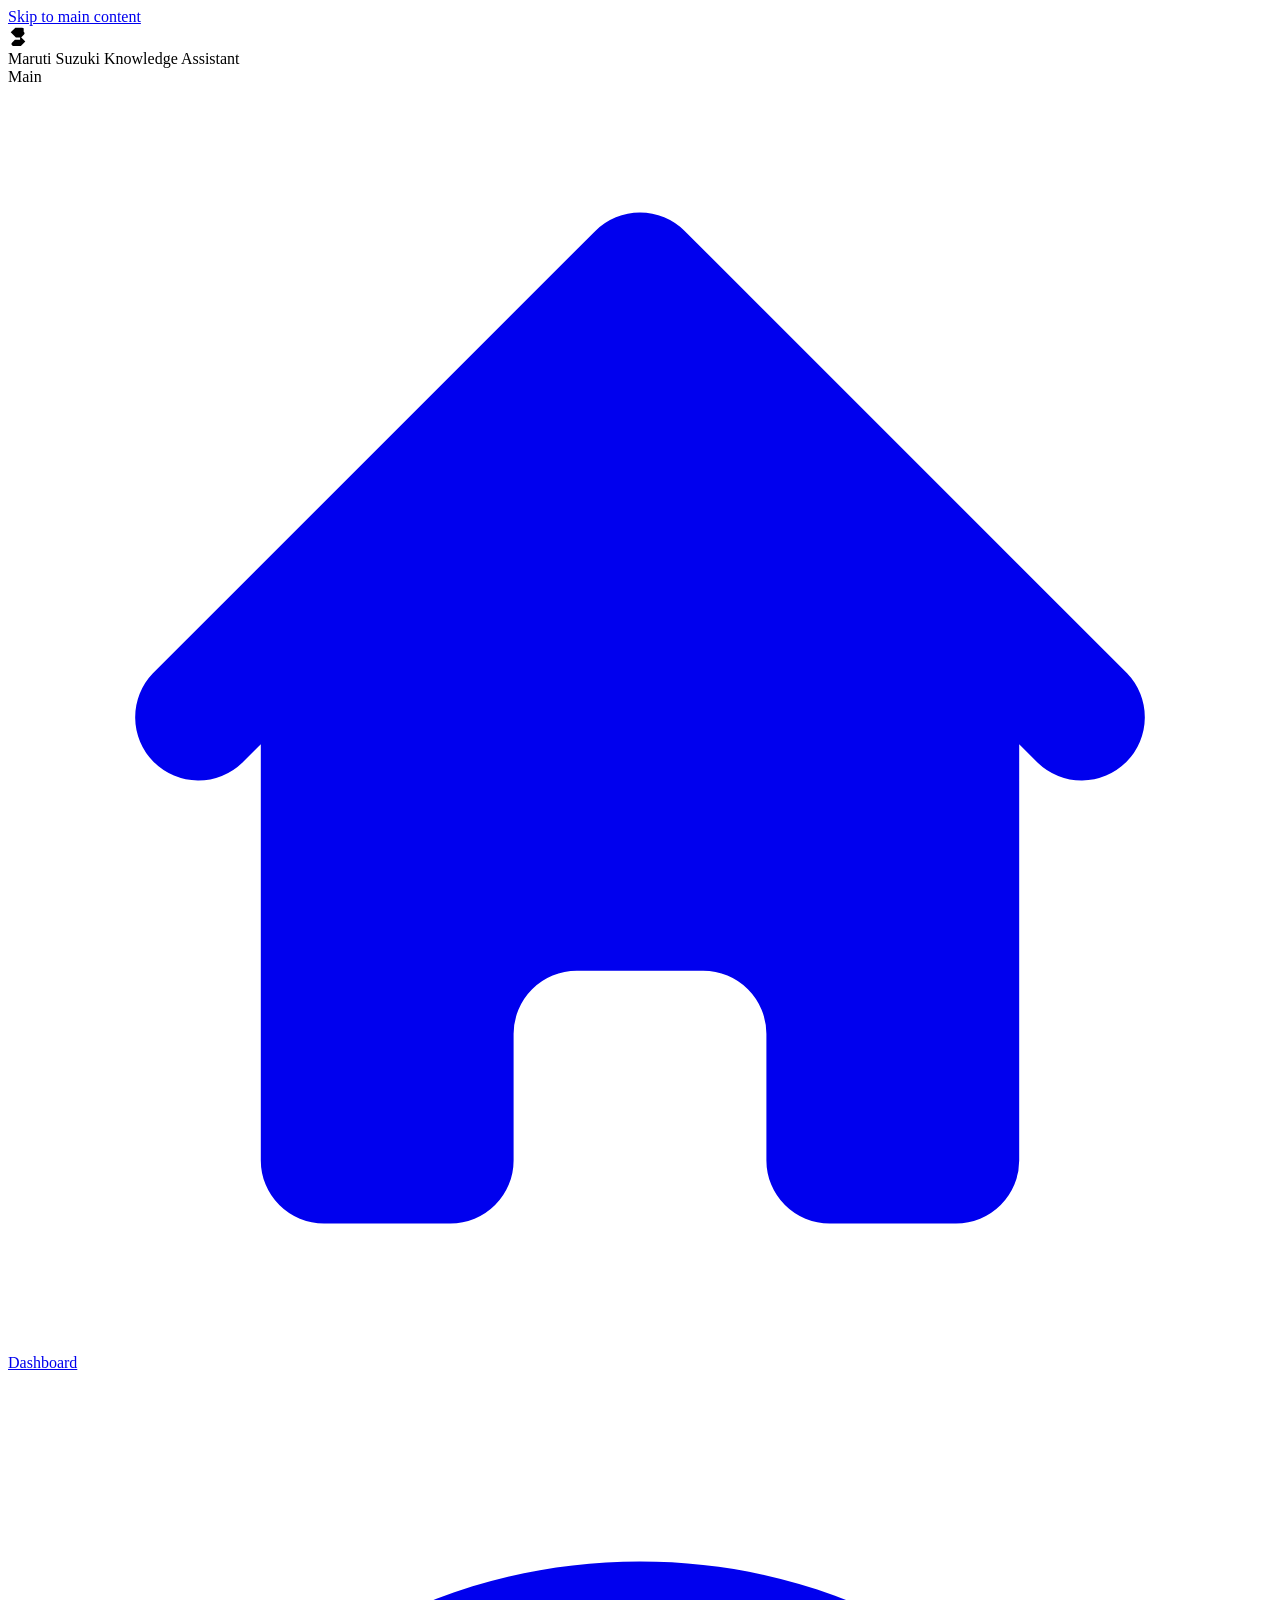
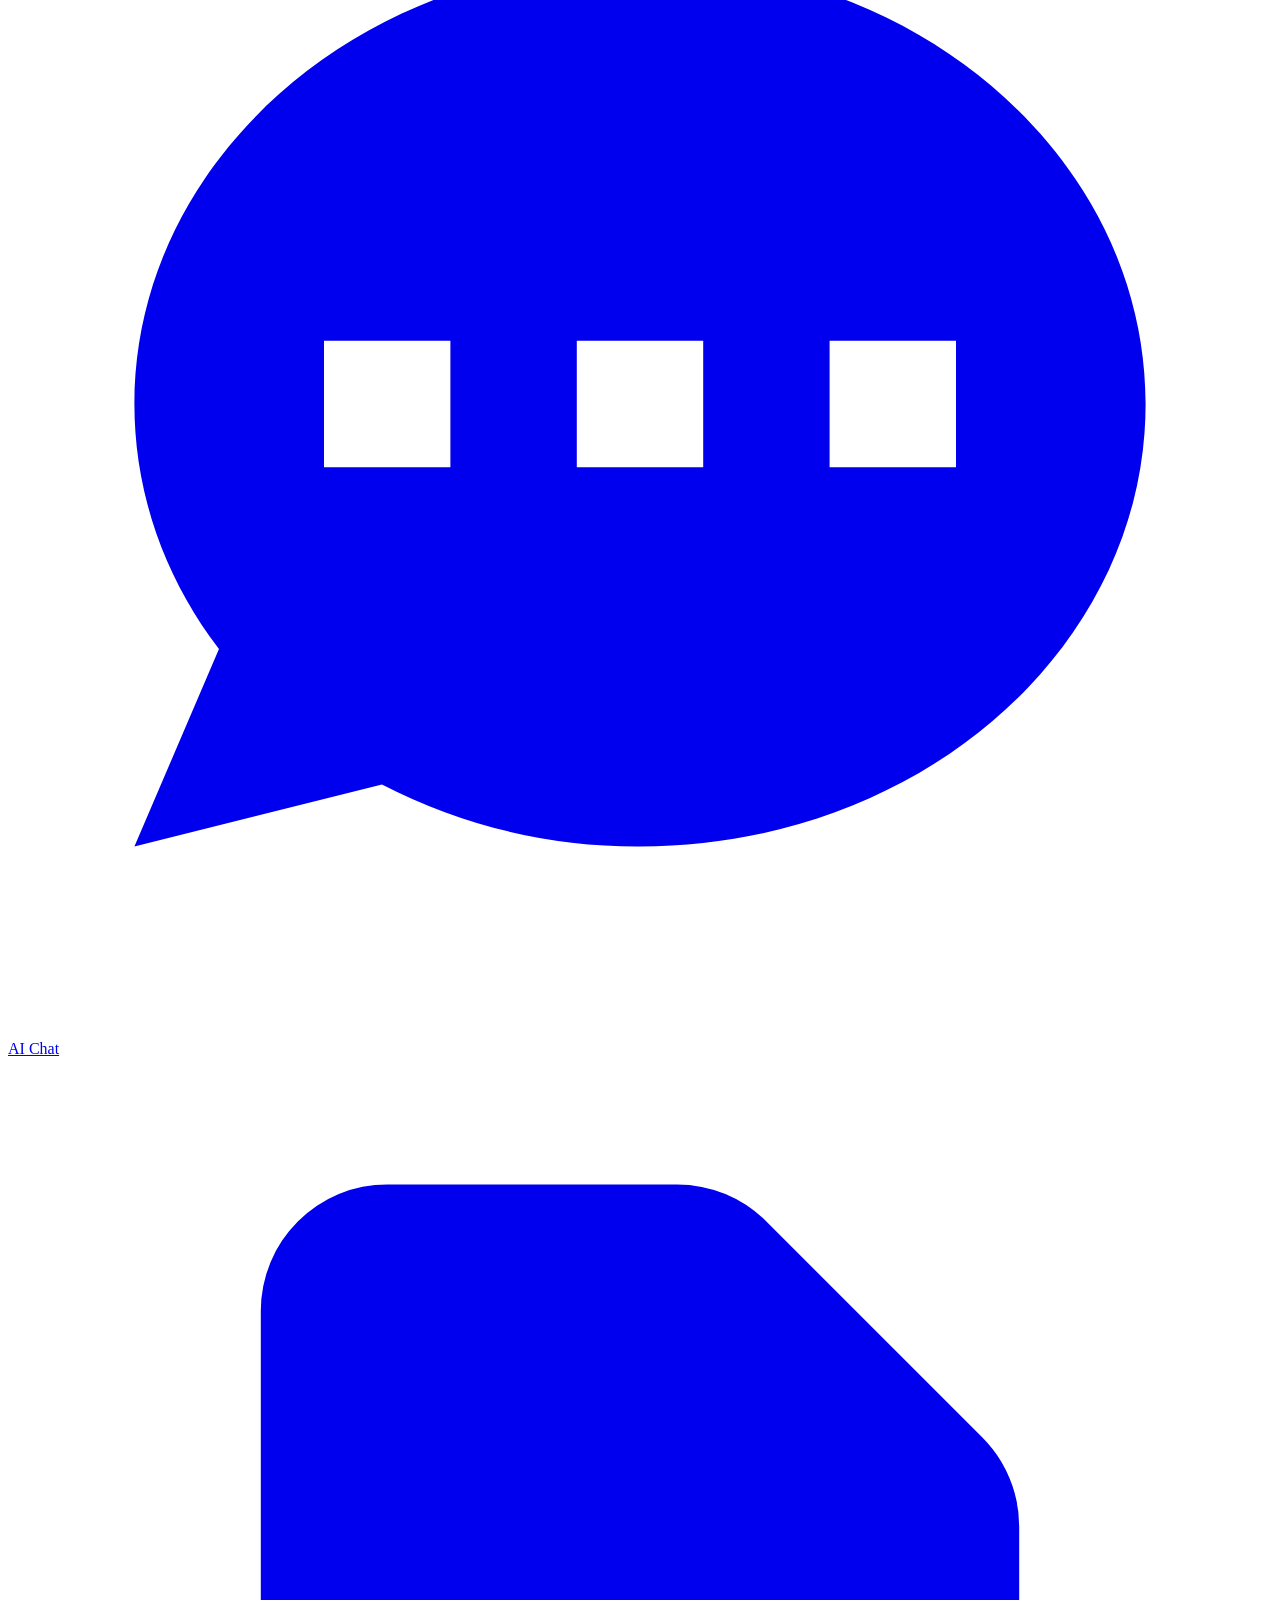
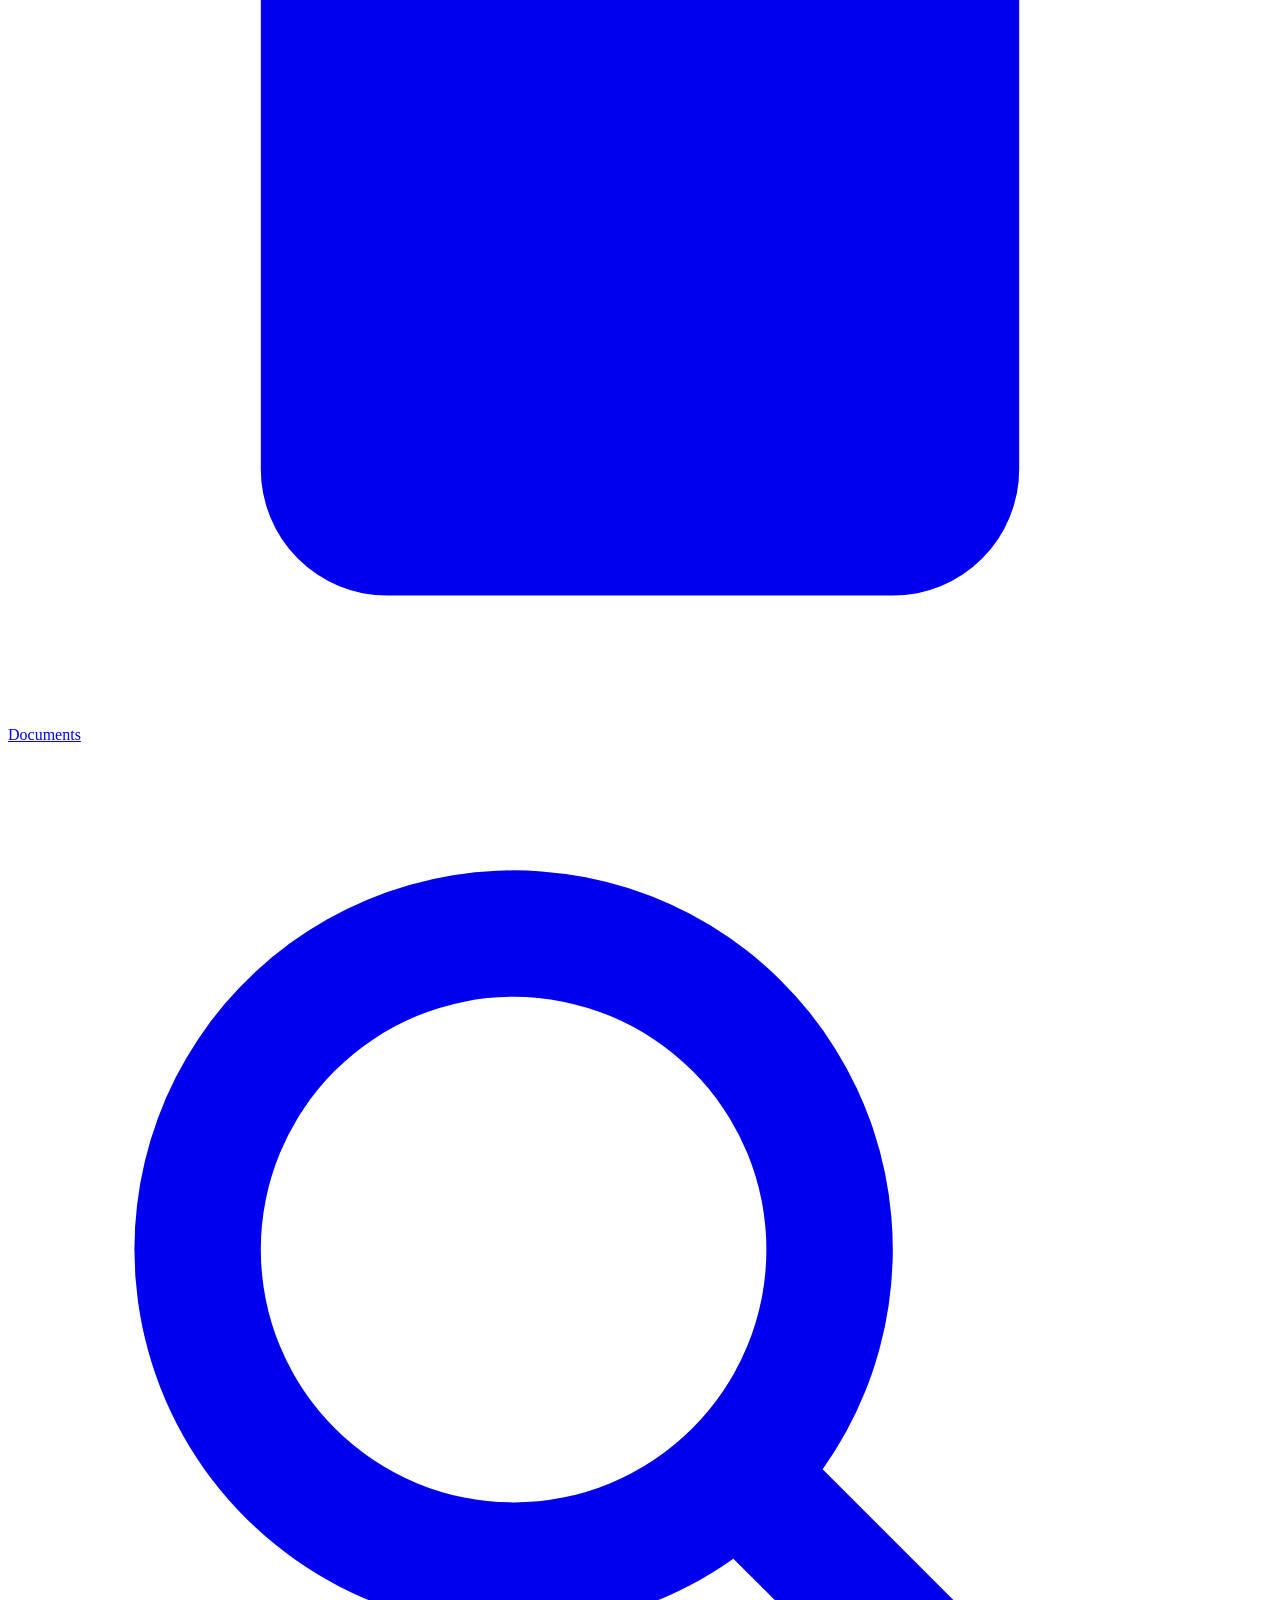
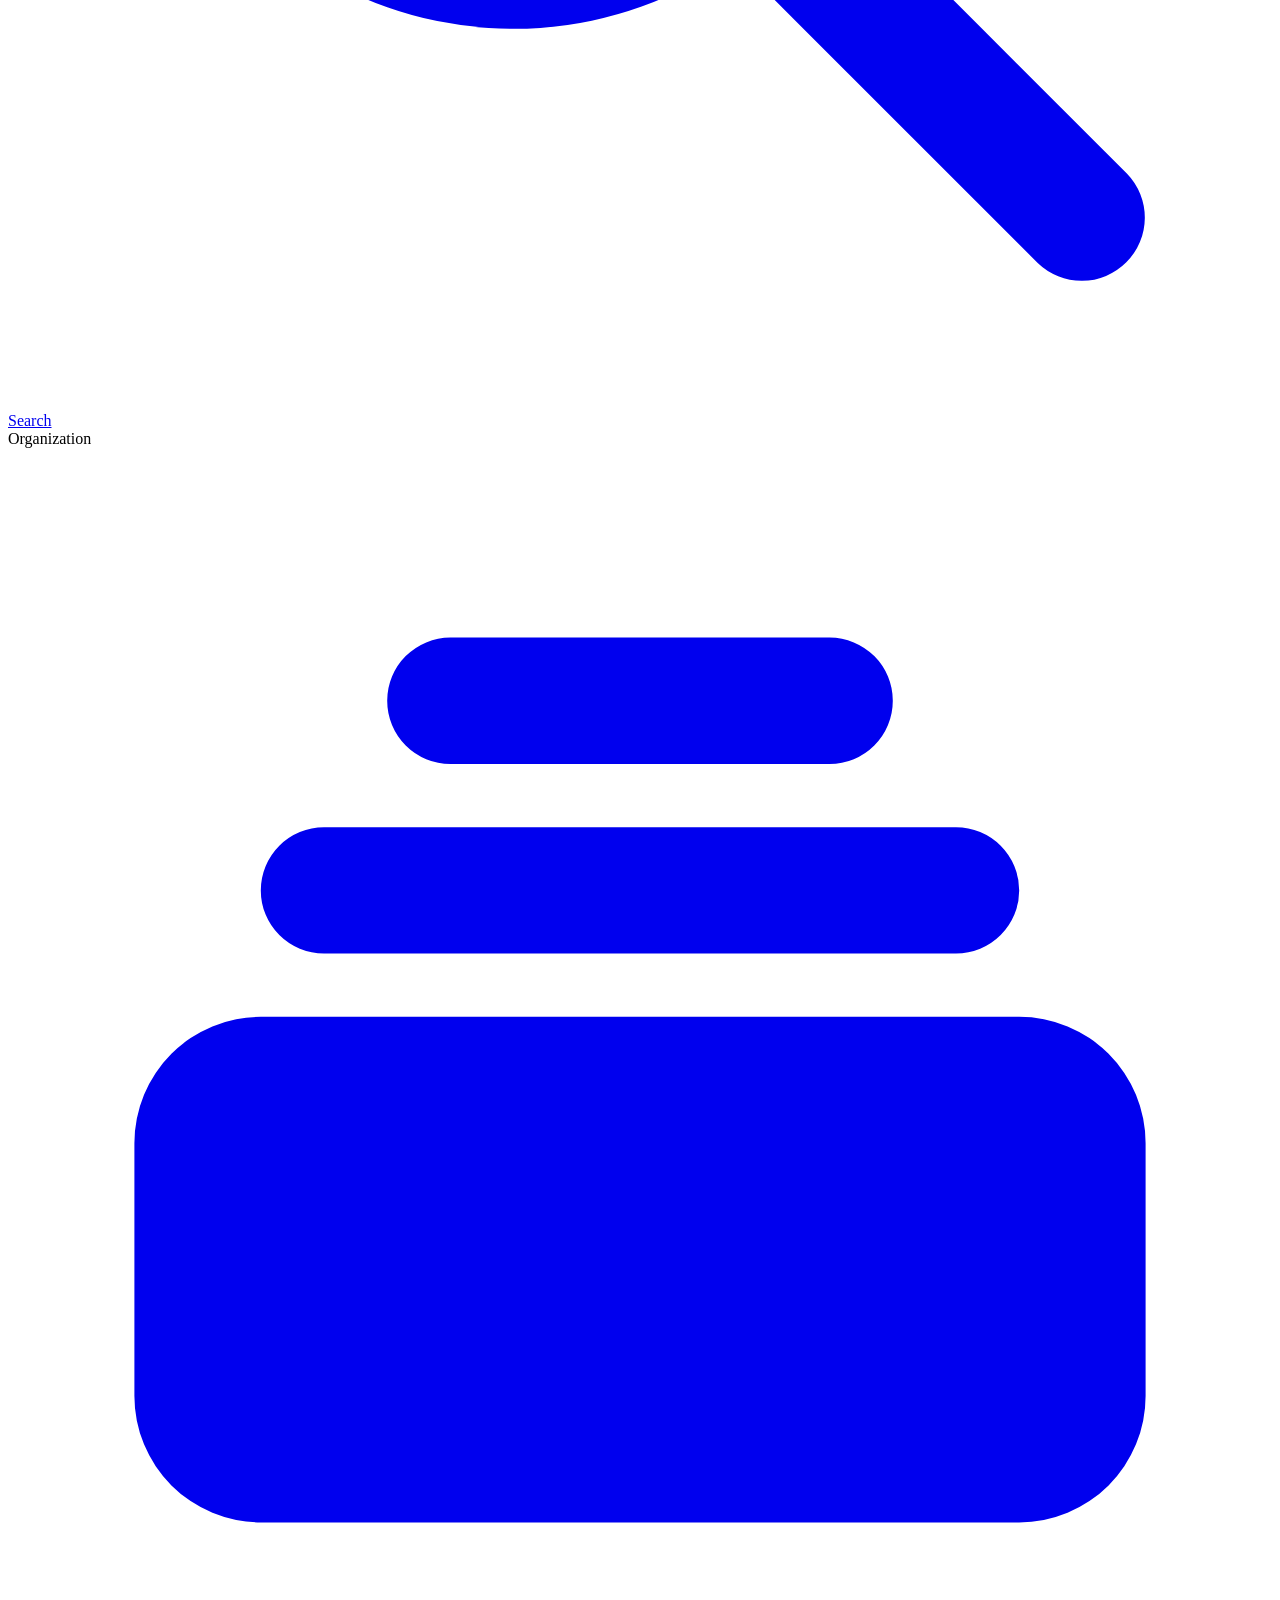
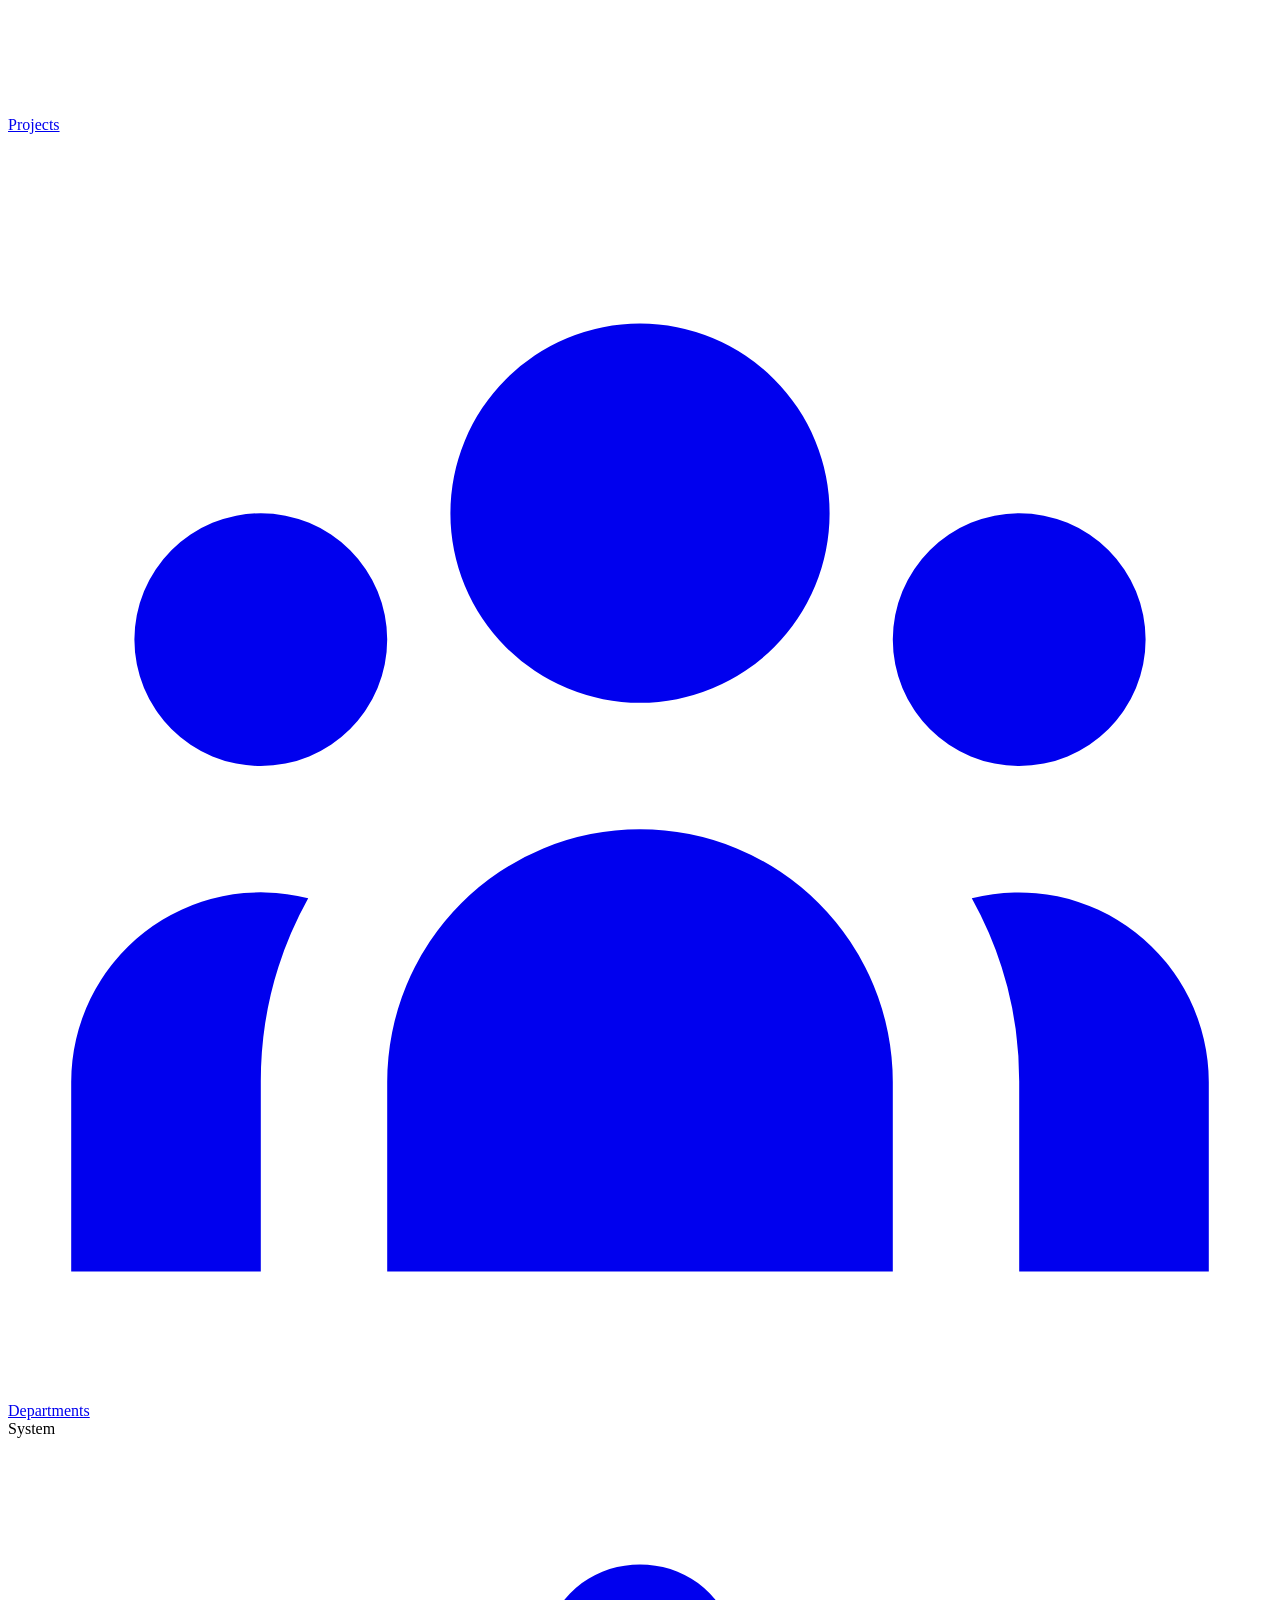
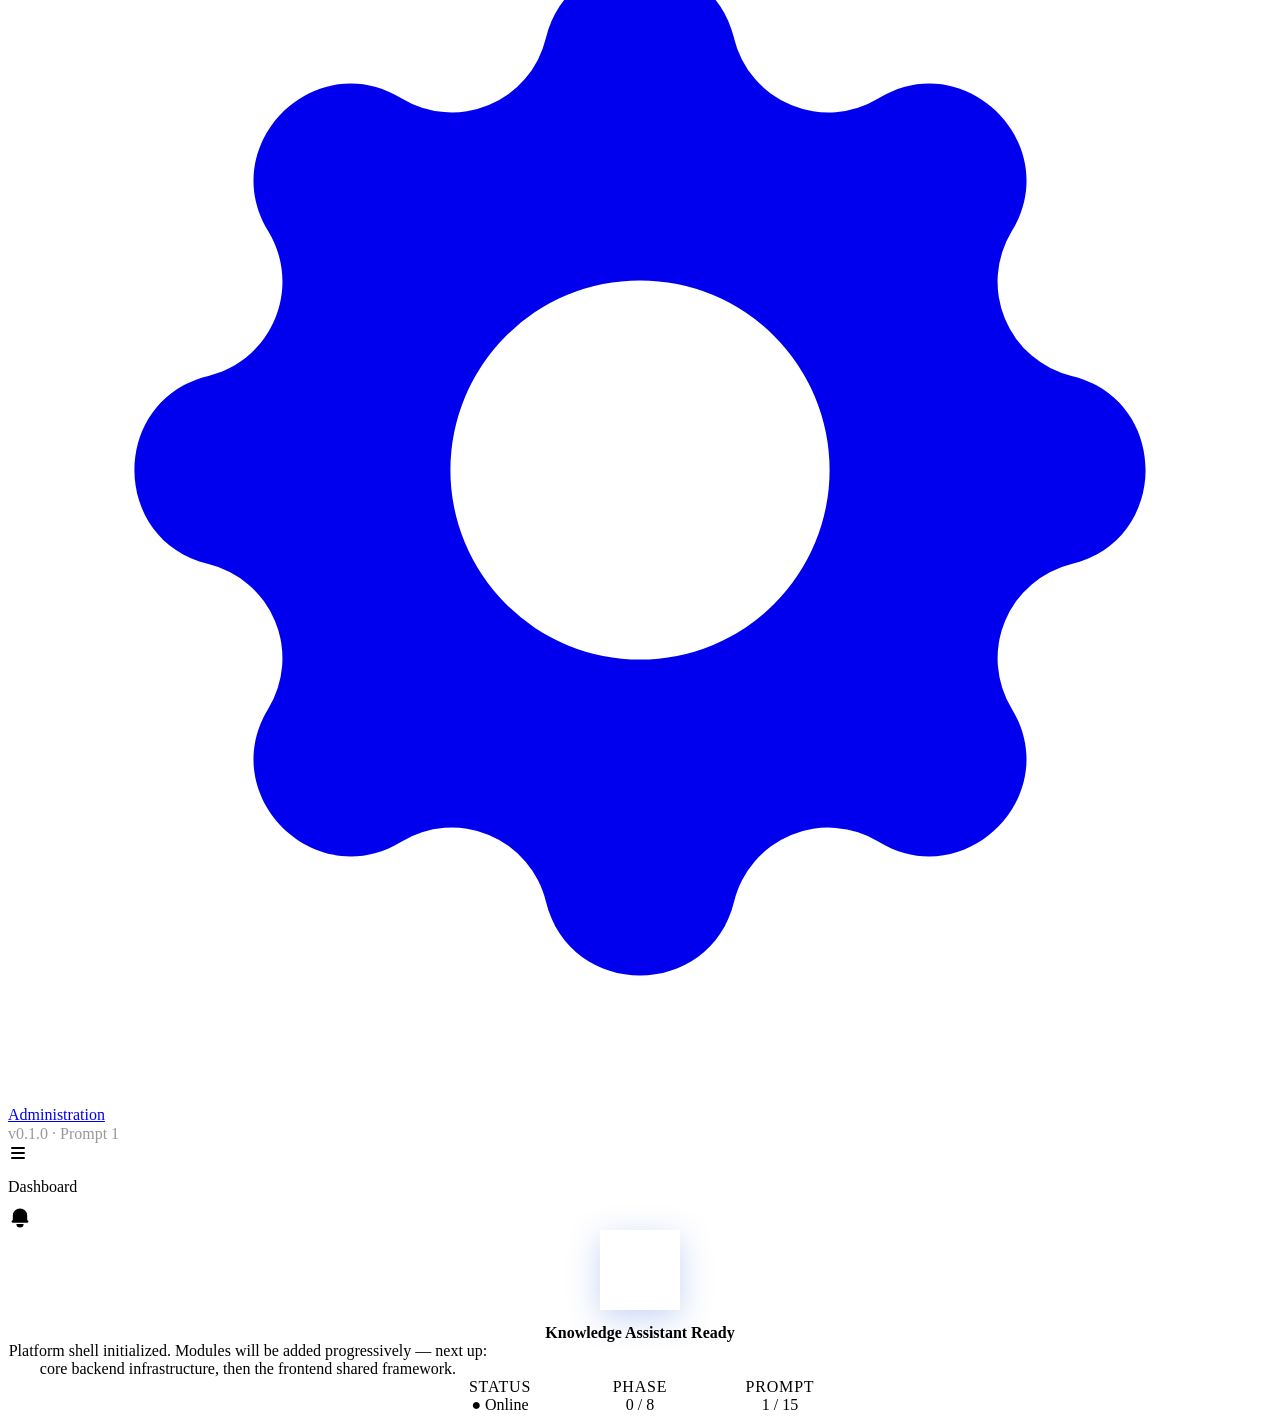
==== frontend/index.html @ 93301300 "feat: remove authorization and enable fully working dummy chatbot environment" ====
<!DOCTYPE html>
<html lang="en">
<head>
  <meta charset="UTF-8">
  <meta name="viewport" content="width=device-width, initial-scale=1.0">
  <meta name="description" content="Maruti Suzuki Knowledge Assistant — AI-powered enterprise knowledge management platform">
  <meta name="theme-color" content="#091f52">

  <title>Maruti Suzuki Knowledge Assistant</title>

  <!-- Favicon (gradient MS logo placeholder) -->
  <link rel="icon" type="image/svg+xml" href="data:image/svg+xml,<svg xmlns='http://www.w3.org/2000/svg' viewBox='0 0 32 32'><defs><linearGradient id='g' x1='0' y1='0' x2='1' y2='1'><stop offset='0%25' stop-color='%234f83f0'/><stop offset='100%25' stop-color='%23d97706'/></linearGradient></defs><rect width='32' height='32' rx='8' fill='url(%23g)'/><text x='16' y='22' text-anchor='middle' fill='white' font-family='Inter,sans-serif' font-weight='700' font-size='16'>M</text></svg>">

  <!-- Design System -->
  <link rel="stylesheet" href="/shared/styles/base.css">

  <!-- App entry point -->
  <script type="module" src="/shared/store/AppStore.js"></script>
  <script type="module" src="/shared/router/router.js"></script>
  <script type="module" src="/shared/api/apiClient.js"></script>
  <script type="module" src="/app.js"></script>
</head>
<body>
  <!-- Accessibility: skip-to-content link -->
  <a href="#main-content" class="skip-link">Skip to main content</a>

  <!-- Application Shell -->
  <div class="app-shell" id="app-shell">

    <!-- Sidebar Navigation -->
    <aside class="app-sidebar" id="app-sidebar" role="navigation" aria-label="Main navigation">
      <div class="sidebar-brand">
        <div class="sidebar-brand-logo" aria-hidden="true">
          <svg viewBox="0 0 24 24" fill="currentColor" style="width: 20px; height: 20px; color: var(--ms-color-primary-600);">
            <path d="M18.82 2.766a2.658 2.658 0 0 0-1.896-.798h-8.08L3.25 7.559v.032l6.233 6.223h6.243l3.245-3.238a2.663 2.663 0 0 0-.151-3.81zM14.516 16.425H8.272l-3.245 3.238a2.665 2.665 0 0 0 .151 3.81c.523.479 1.201.761 1.896.798h8.08l5.594-5.591v-.032l-6.232-6.223z"/>
          </svg>
        </div>
        <div class="sidebar-brand-text">
          <span class="sidebar-brand-name">Maruti Suzuki</span>
          <span class="sidebar-brand-subtitle">Knowledge Assistant</span>
        </div>
      </div>

      <nav class="sidebar-nav" id="sidebar-nav">
        <!-- Navigation items rendered by router / app.js -->
        <div class="sidebar-nav-section">
          <div class="sidebar-nav-section-label">Main</div>
          <a href="#/dashboard" class="sidebar-nav-item active" data-route="dashboard">
            <svg class="sidebar-nav-item-icon" viewBox="0 0 20 20" fill="currentColor">
              <path d="M10.707 2.293a1 1 0 00-1.414 0l-7 7a1 1 0 001.414 1.414L4 10.414V17a1 1 0 001 1h2a1 1 0 001-1v-2a1 1 0 011-1h2a1 1 0 011 1v2a1 1 0 001 1h2a1 1 0 001-1v-6.586l.293.293a1 1 0 001.414-1.414l-7-7z"/>
            </svg>
            <span>Dashboard</span>
          </a>
          <a href="#/chat" class="sidebar-nav-item" data-route="chat">
            <svg class="sidebar-nav-item-icon" viewBox="0 0 20 20" fill="currentColor">
              <path fill-rule="evenodd" d="M18 10c0 3.866-3.582 7-8 7a8.841 8.841 0 01-4.083-.98L2 17l1.338-3.123C2.493 12.767 2 11.434 2 10c0-3.866 3.582-7 8-7s8 3.134 8 7zM7 9H5v2h2V9zm8 0h-2v2h2V9zM9 9h2v2H9V9z" clip-rule="evenodd"/>
            </svg>
            <span>AI Chat</span>
          </a>
          <a href="#/documents" class="sidebar-nav-item" data-route="documents">
            <svg class="sidebar-nav-item-icon" viewBox="0 0 20 20" fill="currentColor">
              <path fill-rule="evenodd" d="M4 4a2 2 0 012-2h4.586A2 2 0 0112 2.586L15.414 6A2 2 0 0116 7.414V16a2 2 0 01-2 2H6a2 2 0 01-2-2V4z" clip-rule="evenodd"/>
            </svg>
            <span>Documents</span>
          </a>
          <a href="#/search" class="sidebar-nav-item" data-route="search">
            <svg class="sidebar-nav-item-icon" viewBox="0 0 20 20" fill="currentColor">
              <path fill-rule="evenodd" d="M8 4a4 4 0 100 8 4 4 0 000-8zM2 8a6 6 0 1110.89 3.476l4.817 4.817a1 1 0 01-1.414 1.414l-4.816-4.816A6 6 0 012 8z" clip-rule="evenodd"/>
            </svg>
            <span>Search</span>
          </a>
        </div>

        <div class="sidebar-nav-section">
          <div class="sidebar-nav-section-label">Organization</div>
          <a href="#/projects" class="sidebar-nav-item" data-route="projects">
            <svg class="sidebar-nav-item-icon" viewBox="0 0 20 20" fill="currentColor">
              <path d="M7 3a1 1 0 000 2h6a1 1 0 100-2H7zM4 7a1 1 0 011-1h10a1 1 0 110 2H5a1 1 0 01-1-1zM2 11a2 2 0 012-2h12a2 2 0 012 2v4a2 2 0 01-2 2H4a2 2 0 01-2-2v-4z"/>
            </svg>
            <span>Projects</span>
          </a>
          <a href="#/departments" class="sidebar-nav-item" data-route="departments">
            <svg class="sidebar-nav-item-icon" viewBox="0 0 20 20" fill="currentColor">
              <path d="M13 6a3 3 0 11-6 0 3 3 0 016 0zM18 8a2 2 0 11-4 0 2 2 0 014 0zM14 15a4 4 0 00-8 0v3h8v-3zM6 8a2 2 0 11-4 0 2 2 0 014 0zM16 18v-3a5.972 5.972 0 00-.75-2.906A3.005 3.005 0 0119 15v3h-3zM4.75 12.094A5.973 5.973 0 004 15v3H1v-3a3 3 0 013.75-2.906z"/>
            </svg>
            <span>Departments</span>
          </a>
        </div>

        <div class="sidebar-nav-section">
          <div class="sidebar-nav-section-label">System</div>
          <a href="#/admin" class="sidebar-nav-item" data-route="admin">
            <svg class="sidebar-nav-item-icon" viewBox="0 0 20 20" fill="currentColor">
              <path fill-rule="evenodd" d="M11.49 3.17c-.38-1.56-2.6-1.56-2.98 0a1.532 1.532 0 01-2.286.948c-1.372-.836-2.942.734-2.106 2.106.54.886.061 2.042-.947 2.287-1.561.379-1.561 2.6 0 2.978a1.532 1.532 0 01.947 2.287c-.836 1.372.734 2.942 2.106 2.106a1.532 1.532 0 012.287.947c.379 1.561 2.6 1.561 2.978 0a1.533 1.533 0 012.287-.947c1.372.836 2.942-.734 2.106-2.106a1.533 1.533 0 01.947-2.287c1.561-.379 1.561-2.6 0-2.978a1.532 1.532 0 01-.947-2.287c.836-1.372-.734-2.942-2.106-2.106a1.532 1.532 0 01-2.287-.947zM10 13a3 3 0 100-6 3 3 0 000 6z" clip-rule="evenodd"/>
            </svg>
            <span>Administration</span>
          </a>
        </div>
      </nav>

      <!-- Sidebar Footer -->
      <div style="padding: var(--ms-space-4) var(--ms-space-5); border-top: 1px solid rgba(255,255,255,0.1); font-size: var(--ms-font-size-xs); opacity: 0.4;">
        v0.1.0 · Prompt 1
      </div>
    </aside>

    <!-- Main Content Area -->
    <main class="app-main" id="app-main">
      <!-- Top Header Bar -->
      <header class="app-header" id="app-header">
        <button id="sidebar-toggle" aria-label="Toggle sidebar" style="background:none;border:none;cursor:pointer;padding:var(--ms-space-2);margin-right:var(--ms-space-4);color:var(--ms-text-secondary);border-radius:var(--ms-radius-md);">
          <svg width="20" height="20" viewBox="0 0 20 20" fill="currentColor">
            <path fill-rule="evenodd" d="M3 5a1 1 0 011-1h12a1 1 0 110 2H4a1 1 0 01-1-1zM3 10a1 1 0 011-1h12a1 1 0 110 2H4a1 1 0 01-1-1zM3 15a1 1 0 011-1h12a1 1 0 110 2H4a1 1 0 01-1-1z" clip-rule="evenodd"/>
          </svg>
        </button>
        <h1 style="font-size:var(--ms-font-size-lg);font-weight:var(--ms-font-weight-semibold);color:var(--ms-text-primary);" id="page-title">Dashboard</h1>
        <!-- Header actions (notifications, profile) -->
        <div style="position:relative; margin-right:var(--ms-space-4);">
          <a href="#/notifications" aria-label="Notifications" id="notification-bell" style="color:var(--ms-text-secondary); text-decoration:none; display:flex; align-items:center;">
            <svg width="24" height="24" viewBox="0 0 20 20" fill="currentColor">
              <path d="M10 2a6 6 0 00-6 6v3.586l-.707.707A1 1 0 004 14h12a1 1 0 00.707-1.707L16 11.586V8a6 6 0 00-6-6zM10 18a3 3 0 01-3-3h6a3 3 0 01-3 3z"/>
            </svg>
            <span id="notification-count" style="display:none; position:absolute; top:-4px; right:-4px; background-color:var(--ms-color-danger-500); color:white; font-size:10px; font-weight:700; width:16px; height:16px; border-radius:50%; align-items:center; justify-content:center; box-shadow: 0 0 0 2px var(--ms-surface-primary);">0</span>
          </a>
        </div>
      </header>


      <!-- Route Content Mount Point -->
      <div class="app-content fade-in" id="main-content" role="main">
        <!-- Placeholder content — replaced by router in Prompt 3 -->
        <div class="card" style="text-align:center;padding:var(--ms-space-16) var(--ms-space-8);">
          <div style="margin-bottom:var(--ms-space-6);">
            <div style="width:80px;height:80px;background:linear-gradient(135deg,var(--ms-color-primary-400),var(--ms-color-accent-400));border-radius:var(--ms-radius-2xl);display:inline-flex;align-items:center;justify-content:center;box-shadow:0 8px 32px rgba(26,86,219,0.25);">
              <svg width="40" height="40" viewBox="0 0 24 24" fill="white">
                <path d="M12 2C6.48 2 2 6.48 2 12s4.48 10 10 10 10-4.48 10-10S17.52 2 12 2zm-2 15l-5-5 1.41-1.41L10 14.17l7.59-7.59L19 8l-9 9z"/>
              </svg>
            </div>
          </div>
          <h2 style="font-size:var(--ms-font-size-2xl);margin-bottom:var(--ms-space-3);color:var(--ms-text-primary);">
            Knowledge Assistant Ready
          </h2>
          <p style="font-size:var(--ms-font-size-base);color:var(--ms-text-secondary);max-width:480px;margin:0 auto var(--ms-space-6);">
            Platform shell initialized. Modules will be added progressively — next up: core backend infrastructure, then the frontend shared framework.
          </p>
          <div style="display:flex;gap:var(--ms-space-4);justify-content:center;flex-wrap:wrap;">
            <div class="card" style="padding:var(--ms-space-4) var(--ms-space-5);min-width:140px;">
              <div style="font-size:var(--ms-font-size-xs);color:var(--ms-text-tertiary);text-transform:uppercase;letter-spacing:0.05em;margin-bottom:var(--ms-space-1);">Status</div>
              <div style="font-size:var(--ms-font-size-lg);font-weight:var(--ms-font-weight-bold);color:var(--ms-color-success-500);">● Online</div>
            </div>
            <div class="card" style="padding:var(--ms-space-4) var(--ms-space-5);min-width:140px;">
              <div style="font-size:var(--ms-font-size-xs);color:var(--ms-text-tertiary);text-transform:uppercase;letter-spacing:0.05em;margin-bottom:var(--ms-space-1);">Phase</div>
              <div style="font-size:var(--ms-font-size-lg);font-weight:var(--ms-font-weight-bold);color:var(--ms-color-primary-500);">0 / 8</div>
            </div>
            <div class="card" style="padding:var(--ms-space-4) var(--ms-space-5);min-width:140px;">
              <div style="font-size:var(--ms-font-size-xs);color:var(--ms-text-tertiary);text-transform:uppercase;letter-spacing:0.05em;margin-bottom:var(--ms-space-1);">Prompt</div>
              <div style="font-size:var(--ms-font-size-lg);font-weight:var(--ms-font-weight-bold);color:var(--ms-color-accent-500);">1 / 15</div>
            </div>
          </div>
        </div>
      </div>
    </main>
  </div>

  <!-- Sidebar Toggle Script (inline, minimal — real logic in router module later) -->
  <script>
    document.getElementById('sidebar-toggle').addEventListener('click', () => {
      const sidebar = document.getElementById('app-sidebar');
      const main = document.getElementById('app-main');
      sidebar.classList.toggle('collapsed');
      main.classList.toggle('sidebar-collapsed');
    });

    // Active nav item highlighting
    document.querySelectorAll('.sidebar-nav-item').forEach(item => {
      item.addEventListener('click', (e) => {
        document.querySelectorAll('.sidebar-nav-item').forEach(i => i.classList.remove('active'));
        e.currentTarget.classList.add('active');
      });
    });
  </script>
</body>
</html>
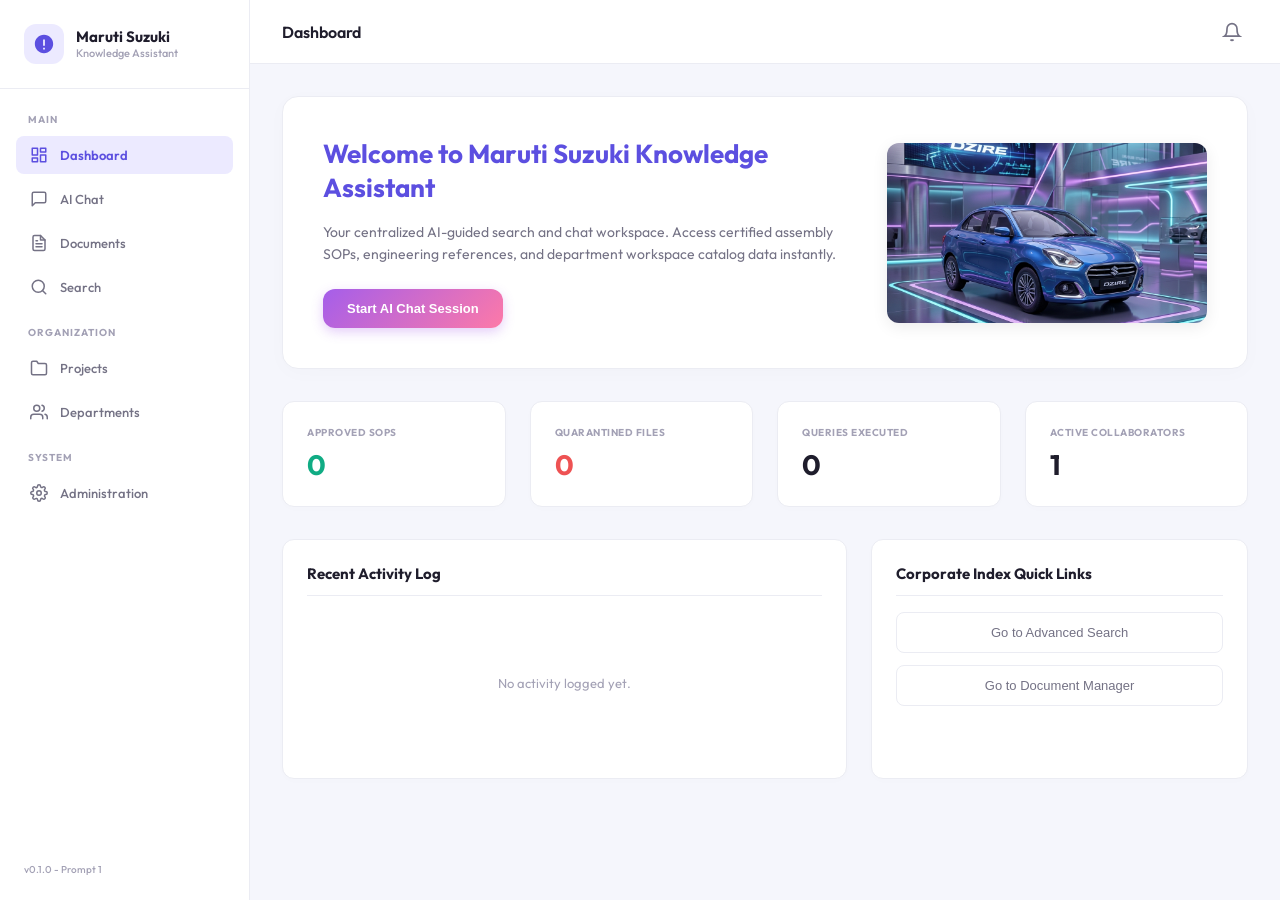
==== commit 9f6bd483: "feat: initialize project structure with backend FAQs and frontend UI files while cleaning up unused " ====
--- a/frontend/index.html
+++ b/frontend/index.html
@@ -3,181 +3,194 @@
 <head>
   <meta charset="UTF-8">
   <meta name="viewport" content="width=device-width, initial-scale=1.0">
-  <meta name="description" content="Maruti Suzuki Knowledge Assistant — AI-powered enterprise knowledge management platform">
-  <meta name="theme-color" content="#091f52">
-
   <title>Maruti Suzuki Knowledge Assistant</title>
-
-  <!-- Favicon (gradient MS logo placeholder) -->
-  <link rel="icon" type="image/svg+xml" href="data:image/svg+xml,<svg xmlns='http://www.w3.org/2000/svg' viewBox='0 0 32 32'><defs><linearGradient id='g' x1='0' y1='0' x2='1' y2='1'><stop offset='0%25' stop-color='%234f83f0'/><stop offset='100%25' stop-color='%23d97706'/></linearGradient></defs><rect width='32' height='32' rx='8' fill='url(%23g)'/><text x='16' y='22' text-anchor='middle' fill='white' font-family='Inter,sans-serif' font-weight='700' font-size='16'>M</text></svg>">
-
-  <!-- Design System -->
-  <link rel="stylesheet" href="/shared/styles/base.css">
-
-  <!-- App entry point -->
-  <script type="module" src="/shared/store/AppStore.js"></script>
-  <script type="module" src="/shared/router/router.js"></script>
-  <script type="module" src="/shared/api/apiClient.js"></script>
-  <script type="module" src="/app.js"></script>
+  <link rel="stylesheet" href="style.css">
+  <!-- Load font for the premium UI look -->
+  <link href="https://fonts.googleapis.com/css2?family=Outfit:wght@300;400;500;600;700&display=swap" rel="stylesheet">
 </head>
 <body>
-  <!-- Accessibility: skip-to-content link -->
-  <a href="#main-content" class="skip-link">Skip to main content</a>
 
-  <!-- Application Shell -->
-  <div class="app-shell" id="app-shell">
+  <div class="app-layout">
 
-    <!-- Sidebar Navigation -->
-    <aside class="app-sidebar" id="app-sidebar" role="navigation" aria-label="Main navigation">
-      <div class="sidebar-brand">
-        <div class="sidebar-brand-logo" aria-hidden="true">
-          <svg viewBox="0 0 24 24" fill="currentColor" style="width: 20px; height: 20px; color: var(--ms-color-primary-600);">
-            <path d="M18.82 2.766a2.658 2.658 0 0 0-1.896-.798h-8.08L3.25 7.559v.032l6.233 6.223h6.243l3.245-3.238a2.663 2.663 0 0 0-.151-3.81zM14.516 16.425H8.272l-3.245 3.238a2.665 2.665 0 0 0 .151 3.81c.523.479 1.201.761 1.896.798h8.08l5.594-5.591v-.032l-6.232-6.223z"/>
+    <!-- Left Sidebar -->
+    <aside class="sidebar">
+      <div class="sidebar-header">
+        <div class="logo-circle">
+          <svg viewBox="0 0 24 24" fill="currentColor" width="22" height="22">
+            <path d="M12 2C6.48 2 2 6.48 2 12s4.48 10 10 10 10-4.48 10-10S17.52 2 12 2zm1 16h-2v-2h2v2zm0-4h-2V7h2v7z"/>
           </svg>
         </div>
-        <div class="sidebar-brand-text">
-          <span class="sidebar-brand-name">Maruti Suzuki</span>
-          <span class="sidebar-brand-subtitle">Knowledge Assistant</span>
+        <div class="header-title">
+          <h2>Maruti Suzuki</h2>
+          <p>Knowledge Assistant</p>
         </div>
       </div>
 
-      <nav class="sidebar-nav" id="sidebar-nav">
-        <!-- Navigation items rendered by router / app.js -->
-        <div class="sidebar-nav-section">
-          <div class="sidebar-nav-section-label">Main</div>
-          <a href="#/dashboard" class="sidebar-nav-item active" data-route="dashboard">
-            <svg class="sidebar-nav-item-icon" viewBox="0 0 20 20" fill="currentColor">
-              <path d="M10.707 2.293a1 1 0 00-1.414 0l-7 7a1 1 0 001.414 1.414L4 10.414V17a1 1 0 001 1h2a1 1 0 001-1v-2a1 1 0 011-1h2a1 1 0 011 1v2a1 1 0 001 1h2a1 1 0 001-1v-6.586l.293.293a1 1 0 001.414-1.414l-7-7z"/>
-            </svg>
-            <span>Dashboard</span>
+      <nav class="sidebar-nav">
+        <div class="nav-section">
+          <span class="nav-section-label">MAIN</span>
+          <a href="#" class="nav-item active" data-target="dashboard">
+            <svg class="nav-icon" viewBox="0 0 24 24" fill="none" stroke="currentColor" stroke-width="2" stroke-linecap="round" stroke-linejoin="round"><rect x="3" y="3" width="7" height="9"></rect><rect x="14" y="3" width="7" height="5"></rect><rect x="14" y="12" width="7" height="9"></rect><rect x="3" y="16" width="7" height="5"></rect></svg>
+            Dashboard
           </a>
-          <a href="#/chat" class="sidebar-nav-item" data-route="chat">
-            <svg class="sidebar-nav-item-icon" viewBox="0 0 20 20" fill="currentColor">
-              <path fill-rule="evenodd" d="M18 10c0 3.866-3.582 7-8 7a8.841 8.841 0 01-4.083-.98L2 17l1.338-3.123C2.493 12.767 2 11.434 2 10c0-3.866 3.582-7 8-7s8 3.134 8 7zM7 9H5v2h2V9zm8 0h-2v2h2V9zM9 9h2v2H9V9z" clip-rule="evenodd"/>
-            </svg>
-            <span>AI Chat</span>
+          <a href="#" class="nav-item" data-target="chat">
+            <svg class="nav-icon" viewBox="0 0 24 24" fill="none" stroke="currentColor" stroke-width="2" stroke-linecap="round" stroke-linejoin="round"><path d="M21 15a2 2 0 0 1-2 2H7l-4 4V5a2 2 0 0 1 2-2h14a2 2 0 0 1 2 2z"></path></svg>
+            AI Chat
           </a>
-          <a href="#/documents" class="sidebar-nav-item" data-route="documents">
-            <svg class="sidebar-nav-item-icon" viewBox="0 0 20 20" fill="currentColor">
-              <path fill-rule="evenodd" d="M4 4a2 2 0 012-2h4.586A2 2 0 0112 2.586L15.414 6A2 2 0 0116 7.414V16a2 2 0 01-2 2H6a2 2 0 01-2-2V4z" clip-rule="evenodd"/>
-            </svg>
-            <span>Documents</span>
+          <a href="#" class="nav-item" data-target="documents">
+            <svg class="nav-icon" viewBox="0 0 24 24" fill="none" stroke="currentColor" stroke-width="2" stroke-linecap="round" stroke-linejoin="round"><path d="M14 2H6a2 2 0 0 0-2 2v16a2 2 0 0 0 2 2h12a2 2 0 0 0 2-2V8z"></path><polyline points="14 2 14 8 20 8"></polyline><line x1="16" y1="13" x2="8" y2="13"></line><line x1="16" y1="17" x2="8" y2="17"></line><polyline points="10 9 9 9 8 9"></polyline></svg>
+            Documents
           </a>
-          <a href="#/search" class="sidebar-nav-item" data-route="search">
-            <svg class="sidebar-nav-item-icon" viewBox="0 0 20 20" fill="currentColor">
-              <path fill-rule="evenodd" d="M8 4a4 4 0 100 8 4 4 0 000-8zM2 8a6 6 0 1110.89 3.476l4.817 4.817a1 1 0 01-1.414 1.414l-4.816-4.816A6 6 0 012 8z" clip-rule="evenodd"/>
-            </svg>
-            <span>Search</span>
+          <a href="#" class="nav-item" data-target="search">
+            <svg class="nav-icon" viewBox="0 0 24 24" fill="none" stroke="currentColor" stroke-width="2" stroke-linecap="round" stroke-linejoin="round"><circle cx="11" cy="11" r="8"></circle><line x1="21" y1="21" x2="16.65" y2="16.65"></line></svg>
+            Search
           </a>
         </div>
 
-        <div class="sidebar-nav-section">
-          <div class="sidebar-nav-section-label">Organization</div>
-          <a href="#/projects" class="sidebar-nav-item" data-route="projects">
-            <svg class="sidebar-nav-item-icon" viewBox="0 0 20 20" fill="currentColor">
-              <path d="M7 3a1 1 0 000 2h6a1 1 0 100-2H7zM4 7a1 1 0 011-1h10a1 1 0 110 2H5a1 1 0 01-1-1zM2 11a2 2 0 012-2h12a2 2 0 012 2v4a2 2 0 01-2 2H4a2 2 0 01-2-2v-4z"/>
-            </svg>
-            <span>Projects</span>
+        <div class="nav-section">
+          <span class="nav-section-label">ORGANIZATION</span>
+          <a href="#" class="nav-item" data-target="projects">
+            <svg class="nav-icon" viewBox="0 0 24 24" fill="none" stroke="currentColor" stroke-width="2" stroke-linecap="round" stroke-linejoin="round"><path d="M22 19a2 2 0 0 1-2 2H4a2 2 0 0 1-2-2V5a2 2 0 0 1 2-2h5l2 3h9a2 2 0 0 1 2 2z"></path></svg>
+            Projects
           </a>
-          <a href="#/departments" class="sidebar-nav-item" data-route="departments">
-            <svg class="sidebar-nav-item-icon" viewBox="0 0 20 20" fill="currentColor">
-              <path d="M13 6a3 3 0 11-6 0 3 3 0 016 0zM18 8a2 2 0 11-4 0 2 2 0 014 0zM14 15a4 4 0 00-8 0v3h8v-3zM6 8a2 2 0 11-4 0 2 2 0 014 0zM16 18v-3a5.972 5.972 0 00-.75-2.906A3.005 3.005 0 0119 15v3h-3zM4.75 12.094A5.973 5.973 0 004 15v3H1v-3a3 3 0 013.75-2.906z"/>
-            </svg>
-            <span>Departments</span>
+          <a href="#" class="nav-item" data-target="departments">
+            <svg class="nav-icon" viewBox="0 0 24 24" fill="none" stroke="currentColor" stroke-width="2" stroke-linecap="round" stroke-linejoin="round"><path d="M17 21v-2a4 4 0 0 0-4-4H5a4 4 0 0 0-4 4v2"></path><circle cx="9" cy="7" r="4"></circle><path d="M23 21v-2a4 4 0 0 0-3-3.87"></path><path d="M16 3.13a4 4 0 0 1 0 7.75"></path></svg>
+            Departments
           </a>
         </div>
 
-        <div class="sidebar-nav-section">
-          <div class="sidebar-nav-section-label">System</div>
-          <a href="#/admin" class="sidebar-nav-item" data-route="admin">
-            <svg class="sidebar-nav-item-icon" viewBox="0 0 20 20" fill="currentColor">
-              <path fill-rule="evenodd" d="M11.49 3.17c-.38-1.56-2.6-1.56-2.98 0a1.532 1.532 0 01-2.286.948c-1.372-.836-2.942.734-2.106 2.106.54.886.061 2.042-.947 2.287-1.561.379-1.561 2.6 0 2.978a1.532 1.532 0 01.947 2.287c-.836 1.372.734 2.942 2.106 2.106a1.532 1.532 0 012.287.947c.379 1.561 2.6 1.561 2.978 0a1.533 1.533 0 012.287-.947c1.372.836 2.942-.734 2.106-2.106a1.533 1.533 0 01.947-2.287c1.561-.379 1.561-2.6 0-2.978a1.532 1.532 0 01-.947-2.287c.836-1.372-.734-2.942-2.106-2.106a1.532 1.532 0 01-2.287-.947zM10 13a3 3 0 100-6 3 3 0 000 6z" clip-rule="evenodd"/>
-            </svg>
-            <span>Administration</span>
+        <div class="nav-section">
+          <span class="nav-section-label">SYSTEM</span>
+          <a href="#" class="nav-item" data-target="admin">
+            <svg class="nav-icon" viewBox="0 0 24 24" fill="none" stroke="currentColor" stroke-width="2" stroke-linecap="round" stroke-linejoin="round"><circle cx="12" cy="12" r="3"></circle><path d="M19.4 15a1.65 1.65 0 0 0 .33 1.82l.06.06a2 2 0 1 1-2.83 2.83l-.06-.06a1.65 1.65 0 0 0-1.82-.33 1.65 1.65 0 0 0-1 1.51V21a2 2 0 0 1-2 2 2 2 0 0 1-2-2v-.09A1.65 1.65 0 0 0 9 19.4a1.65 1.65 0 0 0-1.82.33l-.06.06a2 2 0 1 1-2.83-2.83l.06-.06a1.65 1.65 0 0 0 .33-1.82 1.65 1.65 0 0 0-1.51-1H3a2 2 0 0 1-2-2 2 2 0 0 1 2-2h.09A1.65 1.65 0 0 0 4.6 9a1.65 1.65 0 0 0-.33-1.82l-.06-.06a2 2 0 1 1 2.83-2.83l.06.06a1.65 1.65 0 0 0 1.82.33H9a1.65 1.65 0 0 0 1-1.51V3a2 2 0 0 1 2-2 2 2 0 0 1 2 2v.09a1.65 1.65 0 0 0 1 1.51 1.65 1.65 0 0 0 1.82-.33l.06-.06a2 2 0 1 1 2.83 2.83l-.06.06a1.65 1.65 0 0 0-.33 1.82V9a1.65 1.65 0 0 0 1.51 1H21a2 2 0 0 1 2 2 2 2 0 0 1-2 2h-.09a1.65 1.65 0 0 0-1.51 1z"></path></svg>
+            Administration
           </a>
         </div>
       </nav>
 
-      <!-- Sidebar Footer -->
-      <div style="padding: var(--ms-space-4) var(--ms-space-5); border-top: 1px solid rgba(255,255,255,0.1); font-size: var(--ms-font-size-xs); opacity: 0.4;">
-        v0.1.0 · Prompt 1
+      <div class="sidebar-footer">
+        v0.1.0 - Prompt 1
       </div>
     </aside>
 
     <!-- Main Content Area -->
-    <main class="app-main" id="app-main">
-      <!-- Top Header Bar -->
-      <header class="app-header" id="app-header">
-        <button id="sidebar-toggle" aria-label="Toggle sidebar" style="background:none;border:none;cursor:pointer;padding:var(--ms-space-2);margin-right:var(--ms-space-4);color:var(--ms-text-secondary);border-radius:var(--ms-radius-md);">
-          <svg width="20" height="20" viewBox="0 0 20 20" fill="currentColor">
-            <path fill-rule="evenodd" d="M3 5a1 1 0 011-1h12a1 1 0 110 2H4a1 1 0 01-1-1zM3 10a1 1 0 011-1h12a1 1 0 110 2H4a1 1 0 01-1-1zM3 15a1 1 0 011-1h12a1 1 0 110 2H4a1 1 0 01-1-1z" clip-rule="evenodd"/>
-          </svg>
+    <main class="main-content">
+      <header class="top-header">
+        <div class="left-header">
+          <button class="hamburger-btn" aria-label="Toggle Sidebar">
+            <svg viewBox="0 0 24 24" fill="none" stroke="currentColor" stroke-width="2" width="20" height="20"><line x1="3" y1="12" x2="21" y2="12"></line><line x1="3" y1="6" x2="21" y2="6"></line><line x1="3" y1="18" x2="21" y2="18"></line></svg>
+          </button>
+          <span id="page-title" class="page-title">Dashboard</span>
+        </div>
+        <button class="notification-btn" aria-label="Notifications">
+          <svg viewBox="0 0 24 24" fill="none" stroke="currentColor" stroke-width="2" width="20" height="20"><path d="M18 8A6 6 0 0 0 6 8c0 7-3 9-3 9h18s-3-2-3-9"></path><path d="M13.73 21a2 2 0 0 1-3.46 0"></path></svg>
         </button>
-        <h1 style="font-size:var(--ms-font-size-lg);font-weight:var(--ms-font-weight-semibold);color:var(--ms-text-primary);" id="page-title">Dashboard</h1>
-        <!-- Header actions (notifications, profile) -->
-        <div style="position:relative; margin-right:var(--ms-space-4);">
-          <a href="#/notifications" aria-label="Notifications" id="notification-bell" style="color:var(--ms-text-secondary); text-decoration:none; display:flex; align-items:center;">
-            <svg width="24" height="24" viewBox="0 0 20 20" fill="currentColor">
-              <path d="M10 2a6 6 0 00-6 6v3.586l-.707.707A1 1 0 004 14h12a1 1 0 00.707-1.707L16 11.586V8a6 6 0 00-6-6zM10 18a3 3 0 01-3-3h6a3 3 0 01-3 3z"/>
-            </svg>
-            <span id="notification-count" style="display:none; position:absolute; top:-4px; right:-4px; background-color:var(--ms-color-danger-500); color:white; font-size:10px; font-weight:700; width:16px; height:16px; border-radius:50%; align-items:center; justify-content:center; box-shadow: 0 0 0 2px var(--ms-surface-primary);">0</span>
-          </a>
-        </div>
       </header>
 
+      <!-- View Sections -->
+      <div class="view-container">
 
-      <!-- Route Content Mount Point -->
-      <div class="app-content fade-in" id="main-content" role="main">
-        <!-- Placeholder content — replaced by router in Prompt 3 -->
-        <div class="card" style="text-align:center;padding:var(--ms-space-16) var(--ms-space-8);">
-          <div style="margin-bottom:var(--ms-space-6);">
-            <div style="width:80px;height:80px;background:linear-gradient(135deg,var(--ms-color-primary-400),var(--ms-color-accent-400));border-radius:var(--ms-radius-2xl);display:inline-flex;align-items:center;justify-content:center;box-shadow:0 8px 32px rgba(26,86,219,0.25);">
-              <svg width="40" height="40" viewBox="0 0 24 24" fill="white">
-                <path d="M12 2C6.48 2 2 6.48 2 12s4.48 10 10 10 10-4.48 10-10S17.52 2 12 2zm-2 15l-5-5 1.41-1.41L10 14.17l7.59-7.59L19 8l-9 9z"/>
+        <!-- 1. Dashboard Section -->
+        <section id="dashboard-section" class="view-section active">
+          
+          <!-- Hero Card -->
+          <div class="hero-card">
+            <div class="hero-text">
+              <h1>Welcome to Maruti Suzuki Knowledge Assistant</h1>
+              <p>Your centralized AI-guided search and chat workspace. Access certified assembly SOPs, engineering references, and department workspace catalog data instantly.</p>
+              <button class="btn-primary" id="start-chat-btn">Start AI Chat Session</button>
+            </div>
+            <div class="hero-image">
+              <img src="blue_sedan.png" alt="Maruti Suzuki Sedan Car">
+            </div>
+          </div>
+
+          <!-- Stats Grid -->
+          <div class="stats-grid">
+            <div class="stat-card">
+              <span class="stat-label">APPROVED SOPS</span>
+              <span class="stat-value text-green">0</span>
+            </div>
+            <div class="stat-card">
+              <span class="stat-label">QUARANTINED FILES</span>
+              <span class="stat-value text-red">0</span>
+            </div>
+            <div class="stat-card">
+              <span class="stat-label">QUERIES EXECUTED</span>
+              <span class="stat-value text-dark" id="queries-count">0</span>
+            </div>
+            <div class="stat-card">
+              <span class="stat-label">ACTIVE COLLABORATORS</span>
+              <span class="stat-value text-dark">1</span>
+            </div>
+          </div>
+
+          <!-- Bottom Grid -->
+          <div class="dashboard-grid">
+            
+            <!-- Left Side: Recent Activity Log -->
+            <div class="dashboard-card text-card">
+              <h3>Recent Activity Log</h3>
+              <div id="activity-log" class="activity-log">
+                <span class="no-activity">No activity logged yet.</span>
+              </div>
+            </div>
+
+            <!-- Right Side: Corporate Index Quick Links -->
+            <div class="dashboard-card links-card">
+              <h3>Corporate Index Quick Links</h3>
+              <div class="quick-links">
+                <button class="btn-link" id="link-search">Go to Advanced Search</button>
+                <button class="btn-link" id="link-docs">Go to Document Manager</button>
+              </div>
+            </div>
+
+          </div>
+
+        </section>
+
+        <!-- 2. AI Chat Section -->
+        <section id="chat-section" class="view-section">
+          <div class="chat-wrapper">
+            
+            <div class="chat-window-container">
+              <div id="chat-window" class="chat-window">
+                <div class="message bot">
+                  Hello! I'm your Maruti Suzuki assistant. Ask me about service bookings, warranty, roadside assistance, and more.
+                </div>
+              </div>
+            </div>
+
+            <div id="suggestions" class="suggestions-row"></div>
+
+            <form id="chat-form" class="chat-input-row">
+              <input type="text" id="user-input" placeholder="Type your question..." autocomplete="off" />
+              <button type="submit" class="btn-send">Send</button>
+            </form>
+
+          </div>
+        </section>
+
+        <!-- 3. General Placeholders Section -->
+        <section id="placeholder-section" class="view-section">
+          <div class="placeholder-card">
+            <div class="placeholder-icon">
+              <svg viewBox="0 0 24 24" fill="none" stroke="currentColor" stroke-width="2" width="48" height="48">
+                <rect x="3" y="3" width="18" height="18" rx="2" ry="2"></rect>
+                <line x1="9" y1="9" x2="15" y2="15"></line>
+                <line x1="15" y1="9" x2="9" y2="15"></line>
               </svg>
             </div>
+            <h2 id="placeholder-title">Under Development</h2>
+            <p id="placeholder-description">This workspace resource is currently read-only in this simplified model.</p>
           </div>
-          <h2 style="font-size:var(--ms-font-size-2xl);margin-bottom:var(--ms-space-3);color:var(--ms-text-primary);">
-            Knowledge Assistant Ready
-          </h2>
-          <p style="font-size:var(--ms-font-size-base);color:var(--ms-text-secondary);max-width:480px;margin:0 auto var(--ms-space-6);">
-            Platform shell initialized. Modules will be added progressively — next up: core backend infrastructure, then the frontend shared framework.
-          </p>
-          <div style="display:flex;gap:var(--ms-space-4);justify-content:center;flex-wrap:wrap;">
-            <div class="card" style="padding:var(--ms-space-4) var(--ms-space-5);min-width:140px;">
-              <div style="font-size:var(--ms-font-size-xs);color:var(--ms-text-tertiary);text-transform:uppercase;letter-spacing:0.05em;margin-bottom:var(--ms-space-1);">Status</div>
-              <div style="font-size:var(--ms-font-size-lg);font-weight:var(--ms-font-weight-bold);color:var(--ms-color-success-500);">● Online</div>
-            </div>
-            <div class="card" style="padding:var(--ms-space-4) var(--ms-space-5);min-width:140px;">
-              <div style="font-size:var(--ms-font-size-xs);color:var(--ms-text-tertiary);text-transform:uppercase;letter-spacing:0.05em;margin-bottom:var(--ms-space-1);">Phase</div>
-              <div style="font-size:var(--ms-font-size-lg);font-weight:var(--ms-font-weight-bold);color:var(--ms-color-primary-500);">0 / 8</div>
-            </div>
-            <div class="card" style="padding:var(--ms-space-4) var(--ms-space-5);min-width:140px;">
-              <div style="font-size:var(--ms-font-size-xs);color:var(--ms-text-tertiary);text-transform:uppercase;letter-spacing:0.05em;margin-bottom:var(--ms-space-1);">Prompt</div>
-              <div style="font-size:var(--ms-font-size-lg);font-weight:var(--ms-font-weight-bold);color:var(--ms-color-accent-500);">1 / 15</div>
-            </div>
-          </div>
-        </div>
+        </section>
+
       </div>
     </main>
+
   </div>
 
-  <!-- Sidebar Toggle Script (inline, minimal — real logic in router module later) -->
-  <script>
-    document.getElementById('sidebar-toggle').addEventListener('click', () => {
-      const sidebar = document.getElementById('app-sidebar');
-      const main = document.getElementById('app-main');
-      sidebar.classList.toggle('collapsed');
-      main.classList.toggle('sidebar-collapsed');
-    });
-
-    // Active nav item highlighting
-    document.querySelectorAll('.sidebar-nav-item').forEach(item => {
-      item.addEventListener('click', (e) => {
-        document.querySelectorAll('.sidebar-nav-item').forEach(i => i.classList.remove('active'));
-        e.currentTarget.classList.add('active');
-      });
-    });
-  </script>
+  <script src="script.js"></script>
 </body>
 </html>
--- a/frontend/style.css
+++ b/frontend/style.css
@@ -0,0 +1,625 @@
+/* =============================================================================
+   Maruti Suzuki Knowledge Assistant — Premium Dashboard & Chat Styling
+   ============================================================================= */
+
+:root {
+  --font-family: 'Outfit', 'Segoe UI', system-ui, -apple-system, sans-serif;
+  
+  /* Color Palette matching screenshot */
+  --bg-main: #f5f6fc;
+  --bg-sidebar: #ffffff;
+  --bg-card: #ffffff;
+  
+  --primary-color: #5c4fe0;
+  --primary-hover: #4b3ec0;
+  --primary-light: #eceaff;
+  
+  --text-main: #1f1d2c;
+  --text-secondary: #747285;
+  --text-muted: #a3a1b5;
+  
+  --border-color: #ebecf3;
+  --focus-ring: 0 0 0 3px rgba(92, 79, 224, 0.2);
+  
+  /* Status Colors */
+  --color-green: #10ac84;
+  --color-red: #ee5253;
+  
+  /* Gradients */
+  --btn-gradient: linear-gradient(135deg, #a55eea, #fd79a8);
+}
+
+* {
+  box-sizing: border-box;
+  margin: 0;
+  padding: 0;
+}
+
+body {
+  font-family: var(--font-family);
+  background-color: var(--bg-main);
+  color: var(--text-main);
+  min-height: 100vh;
+  overflow-x: hidden;
+}
+
+/* App Shell Layout */
+.app-layout {
+  display: grid;
+  grid-template-columns: 250px 1fr;
+  min-height: 100vh;
+  transition: grid-template-columns 0.3s ease;
+}
+
+/* 1. Left Sidebar Styling */
+.sidebar {
+  background-color: var(--bg-sidebar);
+  border-right: 1px solid var(--border-color);
+  display: flex;
+  flex-direction: column;
+  height: 100vh;
+  position: sticky;
+  top: 0;
+  padding: 24px 0;
+  z-index: 100;
+}
+
+.sidebar-header {
+  display: flex;
+  align-items: center;
+  gap: 12px;
+  padding: 0 24px 24px;
+  border-bottom: 1px solid var(--border-color);
+}
+
+.logo-circle {
+  width: 40px;
+  height: 40px;
+  background-color: var(--primary-light);
+  color: var(--primary-color);
+  border-radius: 12px;
+  display: flex;
+  align-items: center;
+  justify-content: center;
+  flex-shrink: 0;
+}
+
+.header-title h2 {
+  font-size: 15px;
+  font-weight: 700;
+  color: var(--text-main);
+  line-height: 1.2;
+}
+
+.header-title p {
+  font-size: 11px;
+  color: var(--text-muted);
+  font-weight: 500;
+}
+
+.sidebar-nav {
+  flex: 1;
+  padding: 24px 16px;
+  display: flex;
+  flex-direction: column;
+  gap: 20px;
+  overflow-y: auto;
+}
+
+.nav-section {
+  display: flex;
+  flex-direction: column;
+  gap: 6px;
+}
+
+.nav-section-label {
+  font-size: 10px;
+  font-weight: 700;
+  color: var(--text-muted);
+  letter-spacing: 1px;
+  padding-left: 12px;
+  margin-bottom: 4px;
+}
+
+.nav-item {
+  display: flex;
+  align-items: center;
+  gap: 12px;
+  padding: 10px 14px;
+  color: var(--text-secondary);
+  font-size: 13px;
+  font-weight: 500;
+  text-decoration: none;
+  border-radius: 8px;
+  transition: all 0.2s ease;
+}
+
+.nav-item:hover {
+  background-color: var(--bg-main);
+  color: var(--text-main);
+}
+
+.nav-item.active {
+  background-color: var(--primary-light);
+  color: var(--primary-color);
+  font-weight: 600;
+}
+
+.nav-icon {
+  width: 18px;
+  height: 18px;
+  flex-shrink: 0;
+}
+
+.sidebar-footer {
+  padding: 0 24px;
+  font-size: 10px;
+  color: var(--text-muted);
+  font-weight: 500;
+}
+
+/* 2. Main Content Container */
+.main-content {
+  display: flex;
+  flex-direction: column;
+  min-height: 100vh;
+}
+
+/* Top Navbar */
+.top-header {
+  background-color: var(--bg-sidebar);
+  border-bottom: 1px solid var(--border-color);
+  height: 64px;
+  padding: 0 32px;
+  display: flex;
+  align-items: center;
+  justify-content: space-between;
+  position: sticky;
+  top: 0;
+  z-index: 90;
+}
+
+.left-header {
+  display: flex;
+  align-items: center;
+  gap: 16px;
+}
+
+.hamburger-btn, .notification-btn {
+  background: none;
+  border: none;
+  color: var(--text-secondary);
+  cursor: pointer;
+  padding: 6px;
+  border-radius: 6px;
+  display: flex;
+  align-items: center;
+  justify-content: center;
+  transition: background-color 0.2s ease;
+}
+
+.hamburger-btn:hover, .notification-btn:hover {
+  background-color: var(--bg-main);
+  color: var(--text-main);
+}
+
+.hamburger-btn {
+  display: none; /* Only show on smaller layouts if responsive */
+}
+
+.page-title {
+  font-size: 16px;
+  font-weight: 600;
+  color: var(--text-main);
+}
+
+/* View Container */
+.view-container {
+  padding: 32px;
+  flex: 1;
+  display: flex;
+  flex-direction: column;
+}
+
+.view-section {
+  display: none;
+  flex-direction: column;
+  gap: 32px;
+  animation: fadeIn 0.3s ease;
+}
+
+.view-section.active {
+  display: flex;
+}
+
+@keyframes fadeIn {
+  from { opacity: 0; transform: translateY(4px); }
+  to { opacity: 1; transform: translateY(0); }
+}
+
+/* 3. Dashboard View Elements */
+
+/* Hero Welcome Card */
+.hero-card {
+  background-color: var(--bg-card);
+  border: 1px solid var(--border-color);
+  border-radius: 16px;
+  padding: 40px;
+  display: flex;
+  align-items: center;
+  justify-content: space-between;
+  gap: 40px;
+  box-shadow: 0 4px 20px rgba(0, 0, 0, 0.02);
+}
+
+.hero-text {
+  flex: 1;
+  max-width: 550px;
+}
+
+.hero-text h1 {
+  font-size: 26px;
+  font-weight: 700;
+  color: var(--primary-color);
+  margin-bottom: 16px;
+  line-height: 1.3;
+}
+
+.hero-text p {
+  font-size: 14px;
+  color: var(--text-secondary);
+  line-height: 1.6;
+  margin-bottom: 24px;
+}
+
+.btn-primary {
+  background: var(--btn-gradient);
+  color: #ffffff;
+  border: none;
+  border-radius: 12px;
+  padding: 12px 24px;
+  font-size: 13px;
+  font-weight: 600;
+  cursor: pointer;
+  box-shadow: 0 4px 12px rgba(165, 94, 234, 0.3);
+  transition: transform 0.2s ease, box-shadow 0.2s ease;
+}
+
+.btn-primary:hover {
+  transform: translateY(-1px);
+  box-shadow: 0 6px 16px rgba(165, 94, 234, 0.4);
+}
+
+.hero-image {
+  flex-shrink: 0;
+  width: 320px;
+  height: 180px;
+  border-radius: 12px;
+  overflow: hidden;
+  box-shadow: 0 4px 16px rgba(0, 0, 0, 0.08);
+}
+
+.hero-image img {
+  width: 100%;
+  height: 100%;
+  object-fit: cover;
+}
+
+/* Stats Row */
+.stats-grid {
+  display: grid;
+  grid-template-columns: repeat(4, 1fr);
+  gap: 24px;
+}
+
+.stat-card {
+  background-color: var(--bg-card);
+  border: 1px solid var(--border-color);
+  border-radius: 12px;
+  padding: 24px;
+  display: flex;
+  flex-direction: column;
+  gap: 8px;
+  box-shadow: 0 2px 10px rgba(0, 0, 0, 0.01);
+}
+
+.stat-label {
+  font-size: 10px;
+  font-weight: 700;
+  color: var(--text-muted);
+  letter-spacing: 0.5px;
+}
+
+.stat-value {
+  font-size: 28px;
+  font-weight: 700;
+}
+
+.text-green { color: var(--color-green); }
+.text-red { color: var(--color-red); }
+.text-dark { color: var(--text-main); }
+
+/* Bottom Grid layout */
+.dashboard-grid {
+  display: grid;
+  grid-template-columns: 1.5fr 1fr;
+  gap: 24px;
+}
+
+.dashboard-card {
+  background-color: var(--bg-card);
+  border: 1px solid var(--border-color);
+  border-radius: 12px;
+  padding: 24px;
+  display: flex;
+  flex-direction: column;
+  gap: 16px;
+  box-shadow: 0 2px 10px rgba(0, 0, 0, 0.01);
+  min-height: 240px;
+}
+
+.dashboard-card h3 {
+  font-size: 15px;
+  font-weight: 700;
+  color: var(--text-main);
+  border-bottom: 1px solid var(--border-color);
+  padding-bottom: 12px;
+}
+
+/* Recent Activity Log list */
+.activity-log {
+  flex: 1;
+  display: flex;
+  flex-direction: column;
+  gap: 10px;
+  overflow-y: auto;
+  max-height: 200px;
+}
+
+.no-activity {
+  font-size: 13px;
+  color: var(--text-muted);
+  margin: auto;
+}
+
+.activity-item {
+  display: flex;
+  justify-content: space-between;
+  font-size: 12px;
+  padding: 8px 12px;
+  background-color: var(--bg-main);
+  border-radius: 6px;
+  border-left: 3px solid var(--primary-color);
+}
+
+.activity-text {
+  color: var(--text-secondary);
+  font-weight: 500;
+}
+
+.activity-time {
+  color: var(--text-muted);
+}
+
+/* Quick Links buttons */
+.quick-links {
+  display: flex;
+  flex-direction: column;
+  gap: 12px;
+}
+
+.btn-link {
+  width: 100%;
+  background-color: #ffffff;
+  color: var(--text-secondary);
+  border: 1px solid var(--border-color);
+  border-radius: 8px;
+  padding: 12px 16px;
+  font-size: 13px;
+  font-weight: 500;
+  text-align: center;
+  cursor: pointer;
+  transition: all 0.2s ease;
+}
+
+.btn-link:hover {
+  background-color: var(--primary-light);
+  color: var(--primary-color);
+  border-color: rgba(92, 79, 224, 0.3);
+}
+
+/* 4. AI Chat View Elements */
+.chat-wrapper {
+  background-color: var(--bg-card);
+  border: 1px solid var(--border-color);
+  border-radius: 16px;
+  height: calc(100vh - 160px);
+  display: flex;
+  flex-direction: column;
+  overflow: hidden;
+  box-shadow: 0 4px 20px rgba(0, 0, 0, 0.02);
+}
+
+.chat-window-container {
+  flex: 1;
+  overflow-y: auto;
+  padding: 24px;
+  background-color: #fafbfc;
+}
+
+.chat-window {
+  display: flex;
+  flex-direction: column;
+  gap: 16px;
+}
+
+.message {
+  max-width: 75%;
+  padding: 12px 16px;
+  border-radius: 14px;
+  font-size: 13.5px;
+  line-height: 1.5;
+  word-wrap: break-word;
+}
+
+.message.bot {
+  background-color: #ffffff;
+  color: var(--text-main);
+  border: 1px solid var(--border-color);
+  align-self: flex-start;
+  border-bottom-left-radius: 2px;
+  box-shadow: 0 2px 6px rgba(0, 0, 0, 0.01);
+}
+
+.message.user {
+  background-color: var(--primary-color);
+  color: #ffffff;
+  align-self: flex-end;
+  border-bottom-right-radius: 2px;
+  box-shadow: 0 2px 6px rgba(92, 79, 224, 0.1);
+}
+
+.message.confidence {
+  font-size: 11px;
+  color: var(--text-muted);
+  margin-top: -12px;
+  align-self: flex-start;
+  background: none;
+  padding: 0 16px;
+  max-width: 100%;
+}
+
+.suggestions-row {
+  display: flex;
+  flex-wrap: wrap;
+  gap: 8px;
+  padding: 8px 24px 16px;
+  background-color: #fafbfc;
+}
+
+.chip {
+  background-color: var(--primary-light);
+  color: var(--primary-color);
+  border: 1px solid rgba(92, 79, 224, 0.15);
+  border-radius: 20px;
+  padding: 6px 12px;
+  font-size: 11.5px;
+  font-weight: 500;
+  cursor: pointer;
+  transition: all 0.2s ease;
+}
+
+.chip:hover {
+  background-color: var(--primary-color);
+  color: #ffffff;
+}
+
+.chat-input-row {
+  display: flex;
+  border-top: 1px solid var(--border-color);
+  padding: 16px 24px;
+  gap: 12px;
+  background-color: #ffffff;
+  align-items: center;
+}
+
+.chat-input-row input {
+  flex: 1;
+  padding: 12px 16px;
+  border: 1px solid var(--border-color);
+  border-radius: 10px;
+  font-size: 13.5px;
+  font-family: var(--font-family);
+  outline: none;
+  background-color: var(--bg-main);
+  transition: all 0.2s ease;
+}
+
+.chat-input-row input:focus {
+  border-color: var(--primary-color);
+  background-color: #ffffff;
+  box-shadow: var(--focus-ring);
+}
+
+.btn-send {
+  background-color: var(--primary-color);
+  color: #ffffff;
+  border: none;
+  border-radius: 10px;
+  padding: 12px 20px;
+  font-size: 13px;
+  font-weight: 600;
+  cursor: pointer;
+  transition: background-color 0.2s ease;
+}
+
+.btn-send:hover {
+  background-color: var(--primary-hover);
+}
+
+/* 5. Placeholder Card View */
+.placeholder-card {
+  background-color: var(--bg-card);
+  border: 1px solid var(--border-color);
+  border-radius: 16px;
+  padding: 80px 40px;
+  display: flex;
+  flex-direction: column;
+  align-items: center;
+  justify-content: center;
+  text-align: center;
+  gap: 16px;
+  box-shadow: 0 4px 20px rgba(0, 0, 0, 0.02);
+  margin-top: 20px;
+}
+
+.placeholder-icon {
+  color: var(--text-muted);
+  margin-bottom: 8px;
+}
+
+.placeholder-card h2 {
+  font-size: 20px;
+  font-weight: 700;
+  color: var(--text-main);
+}
+
+.placeholder-card p {
+  font-size: 14px;
+  color: var(--text-secondary);
+  max-width: 400px;
+  line-height: 1.5;
+}
+
+/* Responsive Overrides */
+@media (max-width: 992px) {
+  .app-layout {
+    grid-template-columns: 1fr;
+  }
+  
+  .sidebar {
+    display: none; /* For simple mobile layout, hide sidebar */
+  }
+  
+  .hamburger-btn {
+    display: flex;
+  }
+  
+  .hero-card {
+    flex-direction: column;
+    padding: 24px;
+  }
+  
+  .hero-image {
+    width: 100%;
+    height: 160px;
+  }
+  
+  .stats-grid {
+    grid-template-columns: repeat(2, 1fr);
+  }
+  
+  .dashboard-grid {
+    grid-template-columns: 1fr;
+  }
+}
